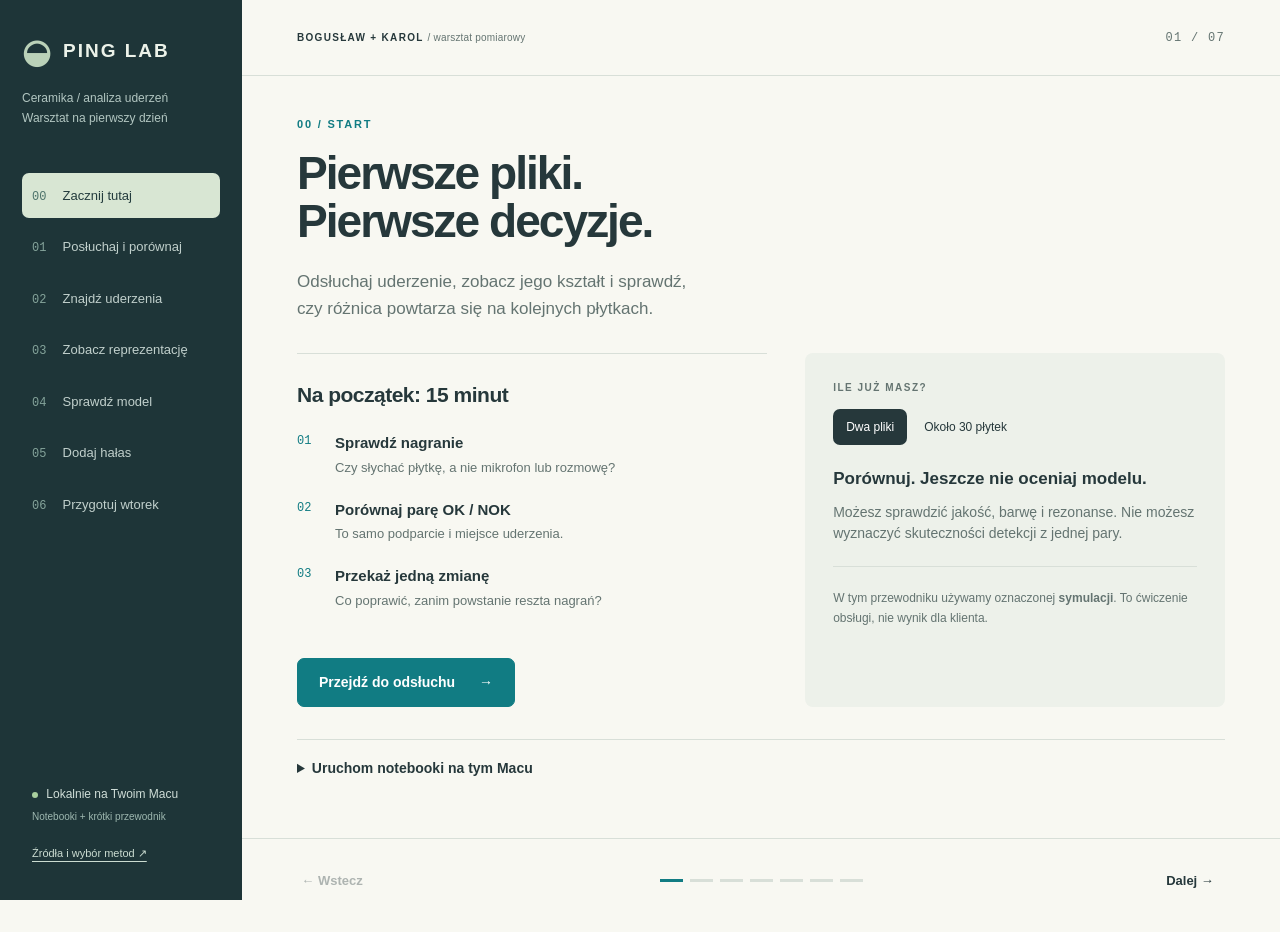
==== index.html @ ccf887ed "Add offline tutorial, notebooks, noise stress workflow and usability safeguards" ====
<!doctype html>
<html lang="pl">
<head>
<meta charset="utf-8"><meta name="viewport" content="width=device-width,initial-scale=1">
<title>Ping Lab — warsztat analizy dźwięku</title>
<link rel="stylesheet" href="assets/guide.css">
<script src="assets/plotly.min.js"></script>
<script src="assets/demo-data.js"></script>
</head>
<body>
<aside class="sidebar">
  <a class="brand" href="#start"><span class="brand-mark">◒</span> PING LAB</a>
  <p class="edition">Ceramika / analiza uderzeń<br>Warsztat na pierwszy dzień</p>
  <nav aria-label="Kroki warsztatu" id="nav">
    <button data-step="0" class="active" aria-current="step"><span>00</span> Zacznij tutaj</button>
    <button data-step="1"><span>01</span> Posłuchaj i porównaj</button>
    <button data-step="2"><span>02</span> Znajdź uderzenia</button>
    <button data-step="3"><span>03</span> Zobacz reprezentację</button>
    <button data-step="4"><span>04</span> Sprawdź model</button>
    <button data-step="5"><span>05</span> Dodaj hałas</button>
    <button data-step="6"><span>06</span> Przygotuj wtorek</button>
  </nav>
  <div class="side-bottom"><span class="dot"></span> Lokalnie na Twoim Macu<br><small>Notebooki + krótki przewodnik</small><br><a href="docs/RESEARCH.md">Źródła i wybór metod ↗</a></div>
</aside>
<div class="main-shell">
<header><span>BOGUSŁAW + KAROL <span class="muted">/ warsztat pomiarowy</span></span><span id="page-count">01 / 07</span></header>
<main>
<section class="page" data-page="0">
  <div class="eyebrow">00 / START</div><h1>Pierwsze pliki.<br>Pierwsze decyzje.</h1>
  <p class="lead">Odsłuchaj uderzenie, zobacz jego kształt i sprawdź,<br class="desktop"> czy różnica powtarza się na kolejnych płytkach.</p>
  <div class="start-grid"><div class="start-primary"><h2>Na początek: 15 minut</h2>
    <ol class="timeline"><li><b>Sprawdź nagranie</b><span>Czy słychać płytkę, a nie mikrofon lub rozmowę?</span></li><li><b>Porównaj parę OK / NOK</b><span>To samo podparcie i miejsce uderzenia.</span></li><li><b>Przekaż jedną zmianę</b><span>Co poprawić, zanim powstanie reszta nagrań?</span></li></ol>
    <button class="primary" data-next>Przejdź do odsłuchu <span>→</span></button></div>
  <div class="start-secondary"><div class="label">ILE JUŻ MASZ?</div><div class="segmented"><button class="active" data-stage="pair" aria-pressed="true">Dwa pliki</button><button data-stage="series" aria-pressed="false">Około 30 płytek</button></div>
    <div id="stage-text" aria-live="polite"><h3>Porównuj. Jeszcze nie oceniaj modelu.</h3><p>Możesz sprawdzić jakość, barwę i rezonanse. Nie możesz wyznaczyć skuteczności detekcji z jednej pary.</p></div>
    <div class="mini-rule"></div><p class="small">W tym przewodniku używamy oznaczonej <b>symulacji</b>. To ćwiczenie obsługi, nie wynik dla klienta.</p>
  </div></div>
  <details class="setup"><summary>Uruchom notebooki na tym Macu</summary><p>Otwórz folder projektu w Finderze i kliknij dwukrotnie <code>Start.command</code>. Możesz też wkleić do Terminala:</p><div class="command"><code>cd /Users/karolsii/dev/ceramic-ping-lab &amp;&amp; .venv/bin/jupyter lab</code><button data-copy="cd /Users/karolsii/dev/ceramic-ping-lab && .venv/bin/jupyter lab">Kopiuj</button></div><p>W Jupyterze otwórz <code>notebooks/01_pierwsza_para.ipynb</code>. Kernel: <b>Ping Lab (Python)</b>. Zmień ścieżki i wybierz <b>Run → Run All Cells</b>.</p></details>
</section>
<section class="page" data-page="1" hidden>
  <div class="eyebrow">01 / PIERWSZA PARA <span class="badge">SYMULACJA</span></div><h1>Najpierw ucho.<br>Potem wykres.</h1><p class="lead">Porównaj barwę i długość wybrzmiewania. Szczyty odsłuchu są wyrównane.</p>
  <div class="audio-grid"><div class="audio-card"><div><span class="sample-id teal">A</span><div><b>Dłuższy dźwięk</b><small>Symulacja OK · jeden rezonator</small></div></div><audio controls preload="metadata" src="assets/demo-a.wav" aria-label="Próbka A"></audio></div><div class="audio-card"><div><span class="sample-id orange">B</span><div><b>Krótszy dźwięk</b><small>Symulacja NOK · inne parametry</small></div></div><audio controls preload="metadata" src="assets/demo-b.wav" aria-label="Próbka B"></audio></div></div>
  <div class="plot-top"><div class="segmented" id="pair-tabs"><button data-view="spectrum" class="active" aria-pressed="true">Widmo</button><button data-view="decay" aria-pressed="false">Wybrzmiewanie</button><button data-view="wave" aria-pressed="false">Sygnał</button><button data-view="spectrogram" aria-pressed="false">Spektrogram</button></div><label id="spec-picker" hidden>Próbka <select id="spec-sample"><option value="0">A</option><option value="1">B</option></select></label></div>
  <div class="chart" id="pair-chart" role="img" aria-label="Porównanie widma próbek A i B"></div><p id="pair-caption" class="caption" aria-live="polite"></p>
  <div class="takeaway"><b>Sprawdź przy kliencie</b><span>Czy różnica zostaje po zmianie płytki? Podparcie, geometria i miejsce uderzenia też zmieniają brzmienie.</span></div>
  <div class="notebook-ref">OTWÓRZ <code>01_pierwsza_para.ipynb</code><span>Wgraj pliki → zmień FILE_A / FILE_B → uruchom komórki.</span></div>
</section>
<section class="page" data-page="2" hidden>
  <div class="eyebrow">02 / SEGMENTACJA <span class="badge">SYMULACJA</span></div><h1>Jedno nagranie.<br>Kilka uderzeń.</h1><p class="lead">Automat proponuje granice. Odsłuch potwierdza, co naprawdę jest uderzeniem.</p>
  <div class="plot-top"><label class="check"><input type="checkbox" id="bad-hit"> Pokaż przykładowy fałszywy podział ogona</label><span class="count" id="hit-count">3 kandydatów</span></div>
  <div class="chart" id="hits-chart" role="img" aria-label="Nagranie z zaznaczonymi uderzeniami"></div>
  <div class="two-col"><div><h3>Co poprawiasz w notebooku?</h3><p>Usuń dodatkowy czas, dopisz pominięte uderzenie i kliknij <b>Zatwierdź i zapisz</b>. Dla każdej płytki stosuj to samo okno.</p><div class="command"><code id="hit-times">[0.400, 1.900, 3.400]</code><button id="copy-hits">Kopiuj czasy</button></div></div><div class="quiet-panel"><h3>Nie urywaj wybrzmiewania</h3><p>Odstęp między uderzeniami powinien pozwalać na zanik poprzedniego. Skrócony ogon może wyglądać jak większe tłumienie.</p></div></div>
  <div class="notebook-ref">OTWÓRZ <code>02_seria_i_uderzenia.ipynb</code><span>Manifest → przegląd plików → zatwierdzenie czasów → eksport cech.</span></div>
</section>
<section class="page" data-page="3" hidden>
  <div class="eyebrow">03 / REPREZENTACJA <span class="badge">30 PŁYTEK SYNTETYCZNYCH</span></div><h1>Dźwięk zapisany<br>jako kilka liczb.</h1><p class="lead">Cechy opisują rezonanse, barwę i zanik energii. Każdy punkt poniżej to jedna płytka.</p>
  <div class="plot-top"><label>Opis dźwięku <select id="feature-family"><option value="resonance">Rezonans i zanik — 3 cechy</option><option value="physics">Pełne cechy fizyczne — 15</option><option value="mfcc">MFCC — barwa</option><option value="mel">Mel — kształt widma</option></select></label><label>Kolor <select id="pca-color"><option value="label">OK / NOK</option><option value="session_id">Sesja nagrania</option></select></label></div>
  <div class="chart" id="pca-chart" role="img" aria-label="Eksploracyjna mapa podobieństwa płytek"></div>
  <p class="caption" id="pca-caption" aria-live="polite">Najedź lub kliknij punkt, aby zobaczyć płytkę. PCA pokazuje tylko dwie osie z wielu cech.</p>
  <div class="takeaway"><b>Dwie chmury ≠ dowód</b><span>Jeśli kolory sesji tworzą osobne grupy, możliwe, że widzisz warunki nagrania. Test modelu musi użyć innych płytek.</span></div>
  <div class="notebook-ref">OTWÓRZ <code>03_cechy_i_modele.ipynb</code><span>Porównaj cechy fizyczne, MFCC i pasma mel na tych samych danych.</span></div>
</section>
<section class="page" data-page="4" hidden>
  <div class="eyebrow">04 / OCENA</div><h1>Czy działa na płytce,<br>której nie widział?</h1><p class="lead">Dziesięć uderzeń jednej płytki to nadal jedna niezależna próbka.</p>
  <div class="split-box"><div><div class="label">TRENING</div><div class="tiles" id="train-tiles"></div><small>Skalowanie i model uczą się tylko tutaj.</small></div><div class="split-arrow">→</div><div><div class="label">TEST</div><div class="tiles" id="test-tiles"></div><small>Całe inne płytki. Żadne ich uderzenie nie trafia do treningu.</small></div></div>
  <div class="model-choices"><button class="model active" data-method="baseline" aria-pressed="true"><span>01</span><b>Prosty klasyfikator</b><small>Cechy + regresja logistyczna</small></button><button class="model" data-method="normal" aria-pressed="false"><span>02</span><b>Tylko dobre wzorce</b><small>Odległość od znanych OK</small></button><button class="model" data-method="ast" aria-pressed="false"><span>03</span><b>Gotowy model AST</b><small>768 liczb, bez treningu sieci</small></button></div>
  <div class="method-copy" id="method-copy" aria-live="polite"></div>
  <details><summary>Jak czytać wynik?</summary><div class="three-col"><div><h3>Recall NOK</h3><p>Ile wadliwych płytek udało się wykryć?</p></div><div><h3>Fałszywe alarmy</h3><p>Ile dobrych płytek niepotrzebnie odrzucono?</p></div><div><h3>Balanced accuracy</h3><p>Średnia trafności na OK i NOK. Nie faworyzuje liczniejszej klasy.</p></div></div><p>Score 0.7 nie oznacza 70% pewności. Po wyborze metody potrzebujesz nowych danych do niezależnego sprawdzenia.</p></details>
  <div class="notebook-ref">OTWÓRZ <code>03_cechy_i_modele.ipynb</code><span>AST: <code>04_gotowy_model_audio.ipynb</code>. Wagi są już pobrane na tym Macu.</span></div>
</section>
<section class="page" data-page="5" hidden>
  <div class="eyebrow">05 / ODPORNOŚĆ <span class="badge">SZUM SYNTETYCZNY</span></div><h1>Ta sama płytka.<br>Inne otoczenie.</h1><p class="lead">Dodaj tło i zobacz, kiedy wybrzmiewanie przestaje być czytelne.</p>
  <div class="noise-controls"><label for="noise-level">Ilość tła <b id="noise-label">Bez dodatku szumu</b><input id="noise-level" type="range" min="0" max="3" step="1" value="0"><span class="range-labels"><span>Czysto</span><span>Dużo szumu</span></span></label><audio id="noise-audio" controls preload="metadata" src="assets/noise-0.wav" aria-label="Odsłuch próbki z szumem"></audio></div>
  <div class="chart" id="noise-chart" role="img" aria-label="Zmiana wybrzmiewania po dodaniu szumu"></div><p class="caption" id="noise-caption" aria-live="polite"></p>
  <div class="takeaway"><b>Najpierw pomiar, potem filtr</b><span>Nagraj osobne tło fabryki. Agresywne odszumianie może usunąć również sygnał wady. Testuj na nowej sesji.</span></div>
  <div class="notebook-ref">OTWÓRZ <code>05_odpornosc_i_protokol.ipynb</code><span>Podmień biały szum na rzeczywiste nagranie tła.</span></div>
</section>
<section class="page" data-page="6" hidden>
  <div class="eyebrow">06 / GOTOWOŚĆ NA POMIARY</div><h1>We wtorek:<br>krótka pętla informacji.</h1><p class="lead">Pierwsza para → szybki odsłuch → korekta protokołu → reszta serii.</p>
  <div class="two-col"><div><h2>Przed pierwszym plikiem</h2><div class="checklist" id="checklist"><label><input type="checkbox"> Notebook 01 uruchomiony na demo</label><label><input type="checkbox"> Ustalone ID fizycznych płytek</label><label><input type="checkbox"> Stałe podparcie, mikrofon i gain</label><label><input type="checkbox"> OK i NOK nagrywane naprzemiennie</label><label><input type="checkbox"> Osobne nagranie tła hali</label><label><input type="checkbox"> Operator wskazuje miejsce słyszalnej wady</label></div><p id="check-status" class="caption" aria-live="polite">0 / 6 gotowe</p></div><div class="quiet-panel"><div class="label">WIADOMOŚĆ PO PIERWSZEJ PARZE</div><textarea id="feedback" rows="8" aria-label="Szablon informacji zwrotnej">Jakość: [przesterowanie / tło / odstępy]
Różnica A/B: [słyszalna? widoczna w widmie?]
Powtarzalność: [czy kolejne uderzenia brzmią podobnie?]
Prośba o zmianę: [jedna konkretna rzecz]
Następne próbki: [inne płytki / miejsce / tło]</textarea><button id="copy-feedback">Kopiuj szablon</button><p class="small">Dwie próbki dają wskazówki do pomiaru. Nie dają wyniku skuteczności.</p></div></div>
  <div class="resources"><a href="README.md">Instrukcja projektu ↗</a><a href="docs/RESEARCH.md">Badania i dane publiczne ↗</a><a href="docs/METHODS.md">Parametry i ograniczenia ↗</a><a href="reports/demo/report.html">Raport z symulacji ↗</a></div>
  <details><summary>Co jest już w folderze projektu?</summary><p>Pięć notebooków, pakiet Python, manifest CSV, korekta segmentacji, eksport raportu, testy, syntetyczna seria 30 płytek i pięć rzeczywistych nagrań RealImpact bez etykiet wad. Model AST działa lokalnie z pobranych wag.</p><p>Publiczne RealImpact: <code>data/external/realimpact/</code>. To jeden przedmiot oglądany z różnych pozycji mikrofonu, nie pięć różnych dobrych / złych płytek.</p></details>
</section>
</main>
<footer><button id="prev" aria-label="Poprzedni krok">← Wstecz</button><div id="progress" aria-label="Postęp"></div><button id="next">Dalej →</button></footer>
</div>
<div role="status" id="toast" aria-live="polite"></div>
<script src="assets/guide.js"></script>
</body></html>
---- assets/guide.css ----
:root{--ink:#26383b;--muted:#647471;--paper:#f8f8f2;--line:#d8dfd8;--teal:#117c83;--orange:#cb6739;--sidebar:#1e3538;--white:#fff;--soft:#edf1ea}*{box-sizing:border-box}body{margin:0;font-family:-apple-system,BlinkMacSystemFont,"Segoe UI",sans-serif;color:var(--ink);background:var(--paper);font-size:16px;line-height:1.5}button,input,select,textarea{font:inherit}button,a,select,input{touch-action:manipulation}button{cursor:pointer}button:focus-visible,a:focus-visible,summary:focus-visible{outline:3px solid #da9851;outline-offset:3px}button{border:1px solid var(--line);background:transparent;border-radius:7px;padding:10px 16px;color:var(--ink);font-size:14px;font-weight:550}button:hover{background:#e6ece6}a{color:var(--teal);text-underline-offset:4px}button:disabled{opacity:.35;cursor:default}.sidebar{width:242px;background:var(--sidebar);color:#ecf2e9;position:fixed;inset:0 auto 0 0;padding:35px 22px;display:flex;flex-direction:column;z-index:4}.brand{display:flex;align-items:center;gap:10px;color:#ecf2e9;text-decoration:none;font-weight:750;letter-spacing:2px;font-size:19px}.brand-mark{font-size:33px;line-height:1;color:#bad1b8}.edition{font-size:12px;line-height:1.65;color:#b2c6c1;margin:21px 0 44px}.sidebar nav{display:flex;flex-direction:column;gap:6px}.sidebar nav button{text-align:left;border:none;color:#c1d0cc;font-weight:450;padding:13px 10px;font-size:13px;white-space:nowrap}.sidebar nav button span{color:#85a49b;font:12px ui-monospace,monospace;display:inline-block;width:27px}.sidebar nav button:hover{background:#294448}.sidebar nav button.active{background:#d8e6d3;color:#233b3d}.sidebar nav button.active span{color:#4d736a}.side-bottom{margin-top:auto;font-size:12px;line-height:1.8;color:#cfddd7;padding:24px 10px 0}.side-bottom small{color:#9eb8b0}.side-bottom a{font-size:11px;display:inline-block;margin-top:17px;color:#cbdcd1}.dot{display:inline-block;width:6px;height:6px;border-radius:50%;background:#a9cf9e;margin-right:5px}.main-shell{margin-left:242px;min-height:100vh}header{height:76px;border-bottom:1px solid var(--line);display:flex;align-items:center;justify-content:space-between;padding:0 55px;font-size:10px;letter-spacing:1.3px;font-weight:650}.muted{color:var(--muted);font-weight:400;letter-spacing:.2px}#page-count{font:12px ui-monospace,monospace;color:var(--muted)}main{max-width:1270px;margin:auto;padding:40px 55px 28px}.eyebrow{font-size:11px;letter-spacing:1.8px;font-weight:700;margin:0 0 16px;color:var(--teal);display:flex;align-items:center;gap:18px;flex-wrap:wrap}.badge{display:inline-block;font-size:9px;letter-spacing:.8px;border:1px solid #cdd4b9;color:#66764d;background:#f0f2e5;padding:4px 7px;border-radius:4px}h1{font-size:clamp(34px,3.6vw,57px);line-height:1.06;letter-spacing:-2px;font-weight:620;margin:0 0 22px}h2{font-size:21px;letter-spacing:-.5px;font-weight:600;margin:0 0 22px}h3{font-size:17px;font-weight:600;line-height:1.4;margin:14px 0 12px}p{margin:0 0 18px}p.lead{font-size:17px;line-height:1.6;color:var(--muted);max-width:760px;margin-bottom:30px}.start-grid{display:grid;grid-template-columns:1.12fr 1fr;gap:38px;margin-top:30px}.start-primary{padding:25px 0 0;border-top:1px solid var(--line)}.start-secondary{padding:27px 28px;background:var(--soft);border-radius:8px}.timeline{list-style:none;margin:0 0 26px;padding:0;counter-reset:steps}.timeline li{counter-increment:steps;position:relative;padding:0 0 20px 38px}.timeline li::before{content:counter(steps,decimal-leading-zero);position:absolute;left:0;top:2px;color:var(--teal);font:12px ui-monospace,monospace}.timeline b{display:block;font-size:15px;font-weight:600}.timeline span{font-size:13px;color:var(--muted)}.primary{background:var(--teal);border-color:var(--teal);color:#fff;padding:13px 21px}.primary:hover{background:#126c72}.primary span{margin-left:20px}.label{font-size:10px;letter-spacing:1.5px;font-weight:650;color:var(--muted);margin:0 0 14px}.segmented{display:flex;flex-wrap:wrap;gap:4px}.segmented button{padding:8px 12px;font-size:12px;border-color:transparent;font-weight:500}.segmented button.active{background:var(--ink);color:white}.start-secondary .segmented{margin-bottom:22px}.start-secondary p{font-size:14px;color:var(--muted)}.mini-rule{height:1px;background:var(--line);margin:22px 0}.small{font-size:12px!important;line-height:1.6}.setup{margin-top:32px}details{border-top:1px solid var(--line);padding:18px 0;margin-top:24px}summary{cursor:pointer;font-size:14px;font-weight:550;padding-bottom:8px}details p{font-size:14px;margin:12px 0}code{font:12px ui-monospace,SFMono-Regular,monospace;color:#2a5558;background:#eaf0e9;border-radius:4px;padding:4px 6px;overflow-wrap:anywhere}.command{background:#edf1ea;padding:12px 14px;display:flex;align-items:center;justify-content:space-between;gap:12px;border-radius:6px}.command code{background:none;line-height:1.7}.command button{font-size:11px;padding:6px 8px;flex-shrink:0}footer{max-width:1270px;margin:5px auto 0;padding:22px 55px 32px;display:flex;justify-content:space-between;align-items:center;border-top:1px solid var(--line)}footer button{border:none;padding:10px 0;font-size:13px;min-width:70px}#progress{display:flex;gap:7px}#progress span{height:3px;width:23px;background:var(--line)}#progress .done{background:var(--teal)}.audio-grid{display:grid;grid-template-columns:1fr 1fr;gap:20px;margin:22px 0}.audio-card{border:1px solid var(--line);border-radius:8px;padding:15px 18px;background:#fcfcf8}.audio-card>div{display:flex;align-items:center;gap:12px}.audio-card b{font-size:14px;font-weight:600;display:block}.audio-card small{font-size:11px;color:var(--muted);display:block}.sample-id{width:32px;height:32px;border-radius:50%;display:inline-flex;justify-content:center;align-items:center;font-weight:600}.teal{background:#dceee9;color:var(--teal)}.orange{background:#f5e3d6;color:#aa5027}.audio-card audio{height:32px;width:100%;margin-top:13px}.plot-top{display:flex;justify-content:space-between;align-items:center;gap:15px;flex-wrap:wrap;margin:25px 0 4px}.plot-top label{font-size:12px;display:flex;align-items:center;gap:10px}select{border:1px solid var(--line);background:#fdfef9;border-radius:5px;padding:8px;font-size:12px;color:var(--ink);max-width:100%}.chart{width:100%;height:320px}.caption{font-size:12px;color:var(--muted);line-height:1.6;margin:5px 0 20px}.takeaway{display:flex;align-items:baseline;gap:18px;padding:17px 0;border-top:1px solid var(--line);font-size:13px}.takeaway b{white-space:nowrap;font-weight:600}.takeaway span{color:var(--muted)}.notebook-ref{border-top:1px solid var(--line);padding-top:17px;margin-top:21px;font-size:9px;letter-spacing:1px;color:var(--muted);display:flex;align-items:center;gap:12px;flex-wrap:wrap}.notebook-ref span{font-size:11px;letter-spacing:0}.notebook-ref code{font-size:11px}.two-col{display:grid;grid-template-columns:1fr 1fr;gap:34px;margin-top:25px}.two-col p{font-size:14px;color:var(--muted)}.quiet-panel{background:var(--soft);padding:22px 26px;border-radius:7px}.quiet-panel h3{margin-top:0}.check{cursor:pointer}.check input{accent-color:var(--teal)}.count{font:11px ui-monospace,monospace;color:var(--muted)}.split-box{border-top:1px solid var(--line);border-bottom:1px solid var(--line);padding:22px 0;display:grid;grid-template-columns:1fr 50px 1fr;gap:25px}.split-box small{font-size:12px;color:var(--muted);display:block;margin-top:14px}.split-arrow{align-self:center;text-align:center;color:var(--teal);font-size:24px}.tiles{display:flex;gap:7px;flex-wrap:wrap}.tile{padding:10px 12px;border:1px solid #b7c9be;border-radius:5px;font:12px ui-monospace,monospace;background:#e7efe5;color:#31594e}.tile.test{border-color:#d8bea9;background:#f4e7db;color:#835139}.model-choices{display:grid;grid-template-columns:repeat(3,1fr);gap:12px;margin:28px 0 20px}.model{padding:15px 17px;text-align:left;background:transparent}.model.active{border-color:var(--teal);background:#e8f0e8;box-shadow:inset 0 3px var(--teal)}.model span{font:11px ui-monospace,monospace;color:var(--muted);display:block;margin-bottom:10px}.model b{font-size:13px;display:block;font-weight:600}.model small{font-size:11px;display:block;color:var(--muted);font-weight:400;margin-top:5px}.method-copy{min-height:112px;font-size:14px;max-width:800px}.method-copy strong{font-weight:600}.method-copy p{color:var(--muted);margin:8px 0}.three-col{display:grid;grid-template-columns:repeat(3,1fr);gap:25px}.noise-controls{display:flex;align-items:center;gap:50px;justify-content:space-between;margin-top:30px}.noise-controls>label{flex:1;font-size:13px;max-width:460px}.noise-controls b{font-weight:550;float:right;font-size:12px}.noise-controls input{width:100%;accent-color:var(--teal);display:block;margin:14px 0 5px}.range-labels{display:flex;justify-content:space-between;font-size:10px;color:var(--muted)}.noise-controls audio{width:270px;height:36px}.checklist{display:flex;flex-direction:column;gap:10px}.checklist label{font-size:13px;display:flex;align-items:flex-start;gap:10px;cursor:pointer;padding:5px 0}.checklist input{margin-top:5px;accent-color:var(--teal)}textarea{display:block;width:100%;resize:vertical;background:#fbfcf8;border:1px solid var(--line);border-radius:5px;padding:12px;font-size:13px;line-height:1.7;color:var(--ink);margin-bottom:14px}.resources{display:flex;gap:24px;flex-wrap:wrap;margin:28px 0;font-size:12px}#toast{position:fixed;bottom:25px;left:50%;transform:translateX(-50%);padding:10px 20px;background:#203b3d;color:white;border-radius:6px;font-size:13px;opacity:0;pointer-events:none;z-index:9}#toast.show{opacity:1}[hidden]{display:none!important}@media(min-width:1600px){main{padding-top:50px}.chart{height:360px}}@media(max-width:1100px){.sidebar{width:205px;padding:28px 16px}.sidebar nav button{font-size:12px;padding:12px 6px}.main-shell{margin-left:205px}header{padding:0 32px}main{padding:30px 32px}footer{padding:20px 32px}.start-grid{gap:25px}.start-secondary{padding:22px}h1{font-size:44px}.model{padding:14px 12px}.model b{font-size:12px}.model small{font-size:10px}.notebook-ref{gap:9px}.noise-controls{gap:20px}.noise-controls audio{width:220px}}@media(max-width:800px){.sidebar{width:auto;position:relative;padding:17px 20px;display:block}.brand{font-size:16px}.brand-mark{font-size:26px}.edition,.side-bottom{display:none}.sidebar nav{flex-direction:row;overflow:auto;gap:6px;margin-top:16px}.sidebar nav button{padding:8px 10px;flex-shrink:0;font-size:11px}.sidebar nav button span{width:22px}.main-shell{margin-left:0}header{height:54px;padding:0 22px;font-size:9px}main{padding:28px 22px}h1{font-size:39px;letter-spacing:-1.5px}.lead{font-size:15px!important}.start-grid{grid-template-columns:1fr}.start-primary{padding-top:20px}.start-secondary{padding:22px}.audio-grid{gap:12px}.audio-card{padding:12px}.takeaway{display:block}.takeaway b{display:block;margin-bottom:6px}.two-col{gap:20px}.model-choices{gap:8px}.model b{font-size:11px}.model small{font-size:10px}.split-box{gap:14px;grid-template-columns:1fr 20px 1fr}.noise-controls{flex-wrap:wrap}.noise-controls>label{min-width:220px}.noise-controls audio{width:100%}footer{padding:20px 22px}.chart{height:300px}}@media(max-width:500px){header .muted{display:none}.audio-grid,.two-col,.three-col{grid-template-columns:1fr}.audio-card{display:grid;grid-template-columns:1fr 1fr;align-items:center;gap:8px}.audio-card audio{margin:0}.audio-card small{font-size:10px}.sample-id{width:25px;height:25px;flex-shrink:0}.audio-card>div{gap:8px}.audio-card b{font-size:12px}.model-choices{grid-template-columns:1fr}.model{display:grid;grid-template-columns:20px 1fr;column-gap:10px}.model span{margin:0;grid-row:1/3}.model b{font-size:13px}.model small{font-size:11px}.plot-top{align-items:stretch}.plot-top label{flex-wrap:wrap}.chart{height:280px}.segmented button{padding:8px;font-size:11px}.split-box{grid-template-columns:1fr}.split-arrow{display:none}.tiles .tile{padding:8px}.desktop{display:none}.command{align-items:flex-start}.quiet-panel{padding:20px}footer{margin-top:0}.eyebrow{font-size:10px}.badge{font-size:8px}.resources{gap:15px}.noise-controls{gap:15px}}
@media(prefers-reduced-motion:no-preference){button,a{transition:background-color .15s,color .15s}#toast{transition:opacity .15s}}
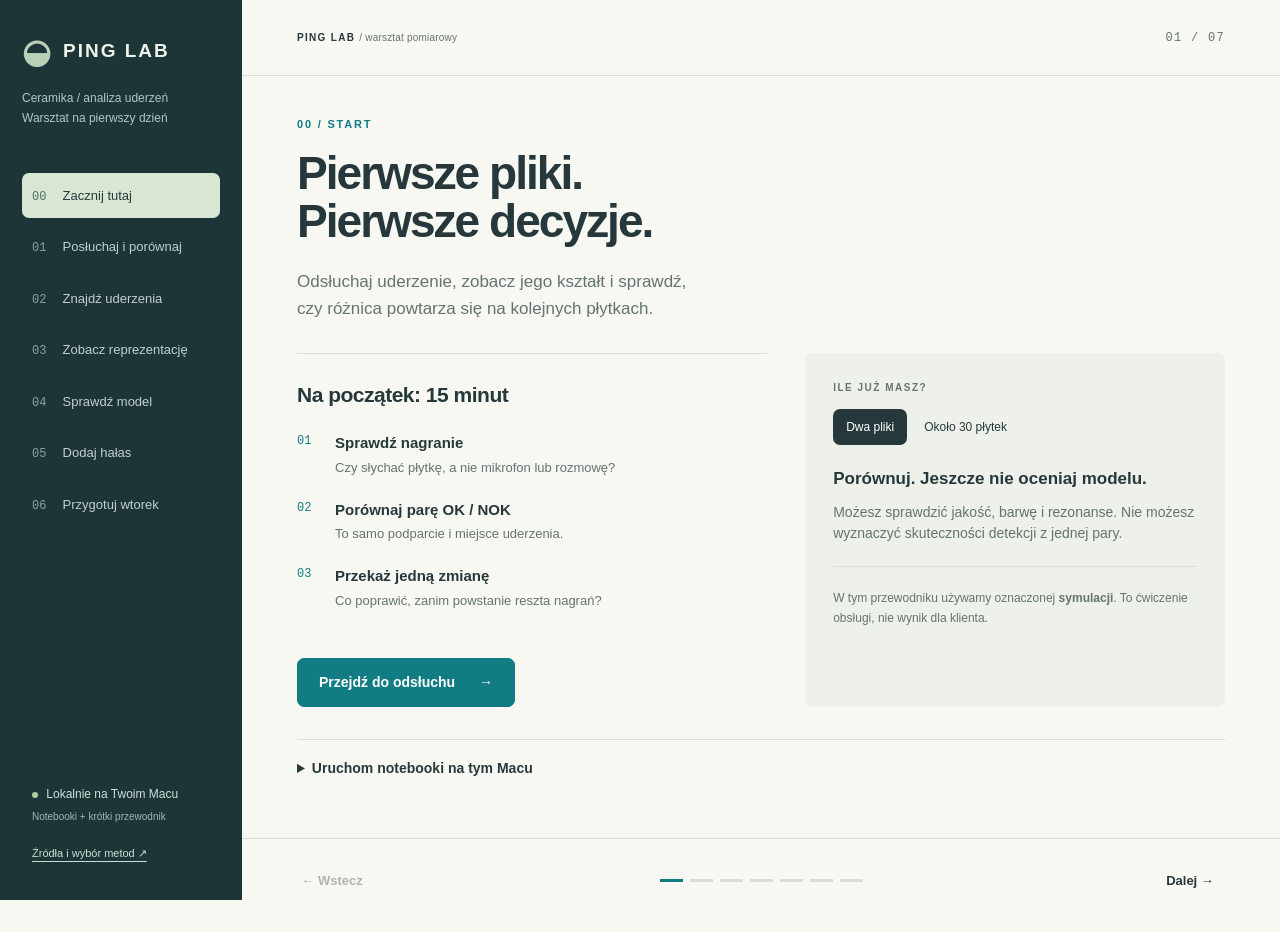
==== commit f1c9e502: "Remove personal names from project content" ====
--- a/index.html
+++ b/index.html
@@ -23,7 +23,7 @@
   <div class="side-bottom"><span class="dot"></span> Lokalnie na Twoim Macu<br><small>Notebooki + krótki przewodnik</small><br><a href="docs/RESEARCH.md">Źródła i wybór metod ↗</a></div>
 </aside>
 <div class="main-shell">
-<header><span>BOGUSŁAW + KAROL <span class="muted">/ warsztat pomiarowy</span></span><span id="page-count">01 / 07</span></header>
+<header><span>PING LAB <span class="muted">/ warsztat pomiarowy</span></span><span id="page-count">01 / 07</span></header>
 <main>
 <section class="page" data-page="0">
   <div class="eyebrow">00 / START</div><h1>Pierwsze pliki.<br>Pierwsze decyzje.</h1>
